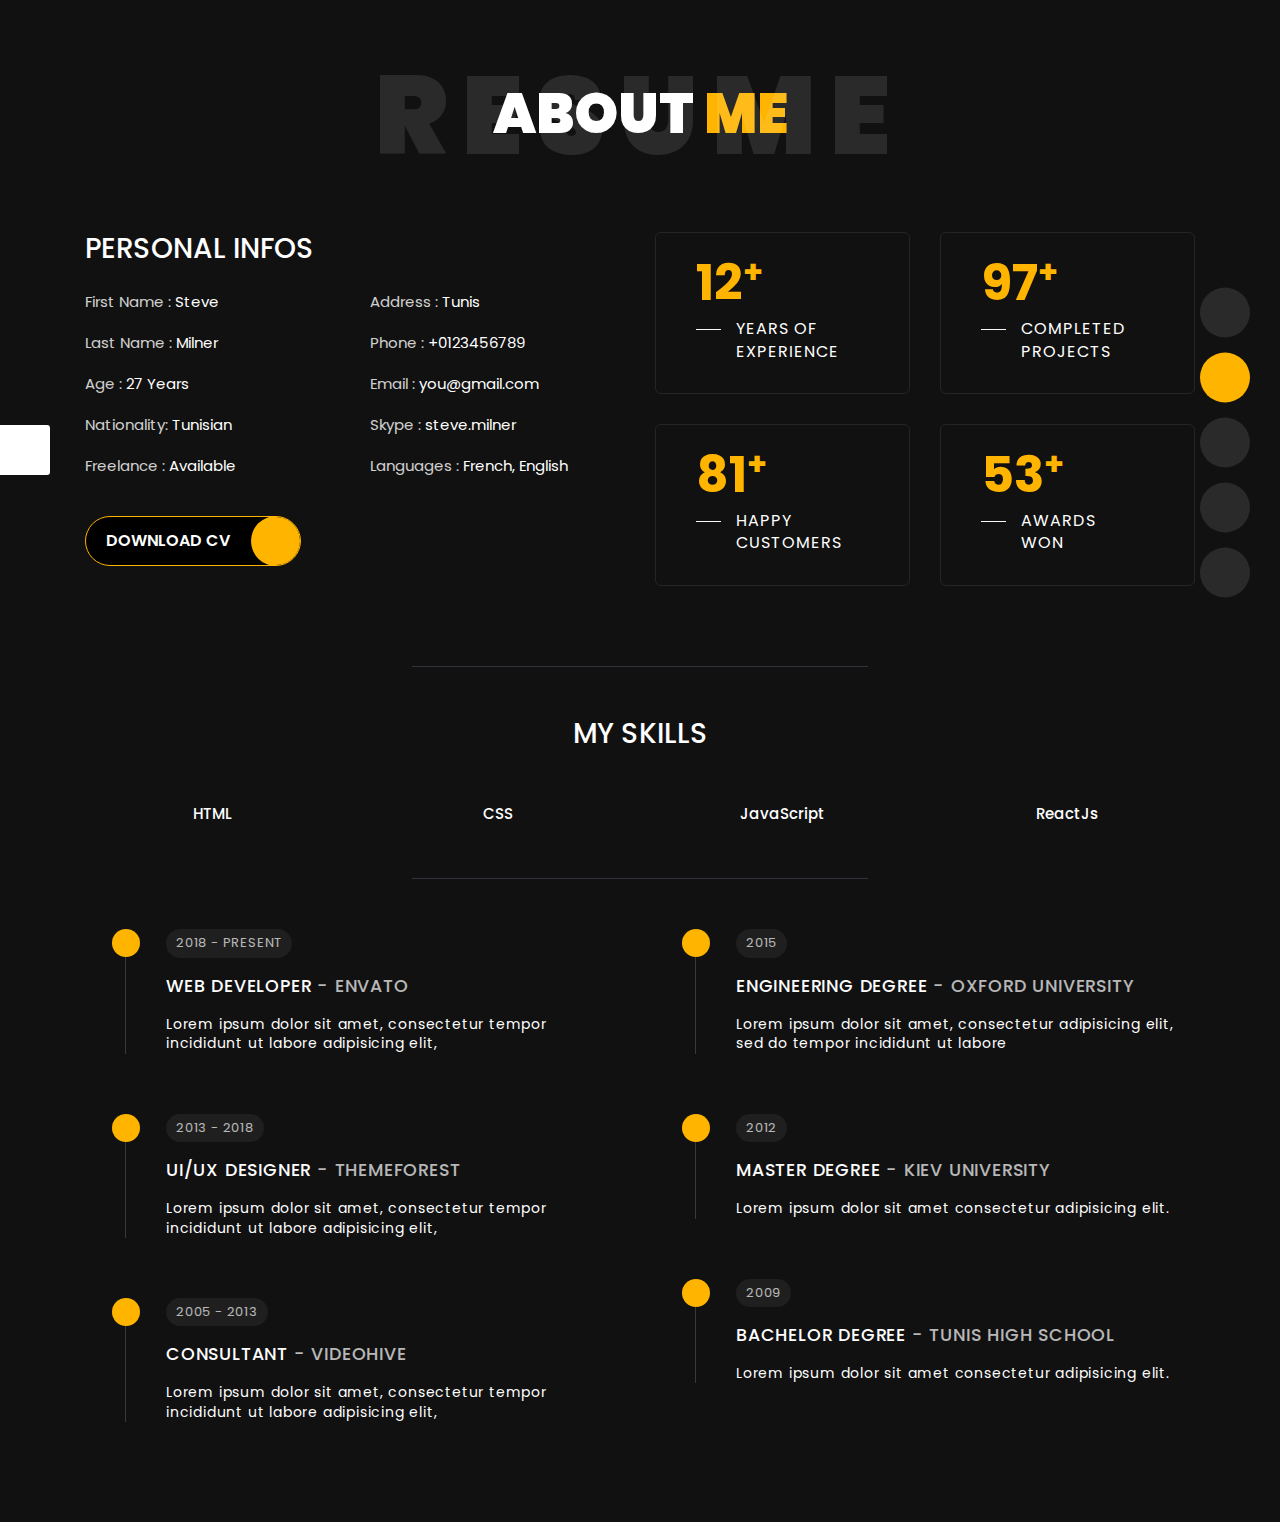
==== about.html @ 401a5b04 "ver1" ====
<!DOCTYPE html>
<html lang="en">

<head>
    <meta charset="UTF-8">
    <meta http-equiv="X-UA-Compatible" content="IE=edge">
    <meta name="viewport" content="width=device-width, initial-scale=1.0">
    <link href="https://fonts.googleapis.com/css2?family=Great+Vibes&display=swap" rel="stylesheet">
    <link href="https://fonts.googleapis.com/css2?family=Poppins:wght@200;300;400;500;600;700;800;900&display=swap"
        rel="stylesheet">
    <link href="https://fonts.googleapis.com/css2?family=Josefin+Slab:wght@400;500;600;700&display=swap"
        rel="stylesheet">
    <link rel="stylesheet" href="https://stackpath.bootstrapcdn.com/bootstrap/4.3.1/css/bootstrap.min.css"
        integrity="sha384-ggOyR0iXCbMQv3Xipma34MD+dH/1fQ784/j6cY/iJTQUOhcWr7x9JvoRxT2MZw1T" crossorigin="anonymous">
    <link rel="stylesheet" href="https://cdnjs.cloudflare.com/ajax/libs/font-awesome/5.15.3/css/all.min.css"
        integrity="sha512-iBBXm8fW90+nuLcSKlbmrPcLa0OT92xO1BIsZ+ywDWZCvqsWgccV3gFoRBv0z+8dLJgyAHIhR35VZc2oM/gI1w=="
        crossorigin="anonymous" />
    <title>About</title>
    <link rel="stylesheet" href="style.css">

</head>

<body>
    <header class="header position-fixed ">
        <nav class="navbar navbar-expand-lg navbar-light ">
            <button class="navbar-toggler  " type="button" data-toggle="collapse" data-target="#navbarNav"
                aria-controls="navbarNav" aria-expanded="false" aria-label="Toggle navigation">
                <span class="navbar-toggler-icon"></span>
            </button>
            <div class="collapse navbar-collapse" id="navbarNav">
                <ul class="navbar-nav flex-column navbar__list">
                    <li
                        class="nav__item active d-flex align-items-lg-center justify-content-lg-center  position-relative  rounded-circle mb-4">
                        <i class="fas fa-home"></i>
                        <a class="nav__link  position-relative " href="index.html">
                            <h2>HOME</h2> </span>
                        </a>
                    </li>
                    <li
                        class="nav__item nav__item-active d-flex align-items-lg-center justify-content-lg-center  position-relative  rounded-circle mb-4">
                        <i class="fas fa-user "></i>
                        <a class="nav__link position-relative" href="about.html">
                            <h2>ABOUT</h2>
                        </a>
                    </li>
                    <li
                        class="nav__item d-flex align-items-lg-center justify-content-lg-center  position-relative  rounded-circle mb-4">
                        <i class="fas fa-briefcase"></i>
                        <a class="nav__link position-relative" href="fortfolio.html">
                            <h2>FORTFOLIO</h2>
                        </a>
                    </li>
                    <li
                        class="nav__item d-flex align-items-lg-center justify-content-lg-center   position-relative  rounded-circle mb-4">
                        <i class="fas fa-envelope-open"></i>
                        <a class="nav__link  position-relative" href="contact.html">
                            <h2>CONTACT</h2>
                        </a>
                    </li>

                    <li
                        class="nav__item d-flex align-items-lg-center justify-content-lg-center position-relative  rounded-circle mb-4">
                        <i class="fas fa-comments"></i>
                        <a class="nav__link  position-relative " href="blog.html">
                            <h2>BLOG</h2>
                        </a>
                    </li>
                </ul>
            </div>
        </nav>
    </header>
    <main class="main">
        <div class="about">
            <section class="about__title">
                <div class="title position-relative text-center h-25">
                    <h1 class="text-uppercase ">
                        About <span>me</span>
                    </h1>
                    <span class="position-absolute  text-uppercase text-center display-1 title-bg">
                        resume
                    </span>
                </div>
            </section>
            <section class="about__personal-info">
                <div class="container">
                    <div class="row about__info">
                        <div class="col-xl-6 col-lg-5 col-md-12 col-12 mb-5">
                            <div class="row">
                                <div class="col-12 ">
                                    <h3 class=" sub-title text-uppercase ">PERSONAL INFOS </h3>
                                </div>
                                <div class="col-6">
                                    <ul class="info__list">
                                        <li><span>First Name :</span><span> Steve</span></li>
                                        <li><span>Last Name :</span><span> Milner</span></li>
                                        <li><span>Age :</span><span> 27 Years</span></li>

                                        <li><span>Nationality: </span><span> Tunisian</span></li>
                                        <li><span>Freelance :</span><span> Available</span></li>
                                    </ul>
                                </div>
                                <div class="col-6">
                                    <ul class="info__list">
                                        <li><span>Address :</span><span> Tunis</span></li>
                                        <li><span>Phone : </span><span> +0123456789</span></li>
                                        <li><span>Email :</span><span> you@gmail.com</span></li>
                                        <li><span>Skype :</span><span> steve.milner</span></li>
                                        <li><span>Languages :</span><span> French, English</span></li>
                                    </ul>
                                </div>
                                <div class="col-12 mt-5">
                                    <a href="#" class="button "><span class="button__content text-uppercase">Download
                                            cv</span>
                                        <i class="fas fa-download button__icon"></i></a>
                                </div>
                            </div>
                        </div>
                        <div class="col-xl-6 col-lg-6 col-md-12">
                            <div class="row">
                                <div class="col-6">
                                    <div class="about__experience">
                                        <h3>12</h3>
                                        <p class="text-uppercase">years of <br>experience</p>
                                    </div>
                                </div>
                                <div class="col-6">
                                    <div class="about__experience">
                                        <h3>97</h3>
                                        <p class="text-uppercase">COMPLETED
                                            <br>PROJECTS
                                        </p>
                                    </div>
                                </div>
                                <div class="col-6">
                                    <div class="about__experience">
                                        <h3>81</h3>
                                        <p class="text-uppercase">happy <br>customers</p>
                                    </div>
                                </div>
                                <div class="col-6">
                                    <div class="about__experience">
                                        <h3>53</h3>
                                        <p class="text-uppercase">awards<br>won</p>
                                    </div>
                                </div>
                            </div>
                        </div>
                    </div>
                </div>
            </section>
            <hr class="col-4 ">
            <section class="about__skill">
                <div class="container">
                    <div class="text-center">
                        <h3 class="text-uppercase sub-title text-center">
                            my skills
                        </h3>
                    </div>
                    <div class="skill__list">
                        <div class="row">
                            <div class="col-lg-3 col-6">
                                <div class="skill__item text-center mx-auto ">
                                    <i class="fab fa-html5"></i>
                                    <h4>HTML</h4>
                                </div>
                            </div>
                            <div class="col-lg-3 col-6">
                                <div class="skill__item text-center mx-auto">
                                    <i class="fab fa-css3-alt"></i>
                                    <h4>CSS</h4>
                                </div>

                            </div>
                            <div class="col-lg-3 col-6">
                                <div class="skill__item text-center mx-auto">
                                    <i class="fab fa-js"></i>
                                    <h4>JavaScript</h4>
                                </div>

                            </div>
                            <div class="col-lg-3 col-6">
                                <div class="skill__item text-center mx-auto">
                                    <i class="fab fa-react"></i>
                                    <h4>ReactJs</h4>
                                </div>

                            </div>

                        </div>
                    </div>
                </div>

            </section>
            <hr class="col-4 ">
            <section class="about__education">
                <div class="container">
                    <div class="row">
                        <div class="col-lg-6 col-md-12">
                            <ul class="education__list">
                                <li class="position-relative text-to">
                                    <i class="fas fa-briefcase education__icon position-absolute  po"></i>
                                    <div class="education__content h-100">
                                        <span class="education__timeline">2018 - PRESENT</span>
                                        <h3 class="education__title">WEB DEVELOPER <span>- ENVATO</span></h3>
                                        <p class="education__desc">Lorem ipsum dolor sit amet, consectetur tempor
                                            incididunt ut labore adipisicing elit,
                                        </p>
                                    </div>
                                </li>
                                <li class="position-relative">
                                    <i class="fas fa-briefcase education__icon position-absolute "></i>
                                    <div class="education__content">
                                        <span class="education__timeline">2013 - 2018</span>
                                        <h3 class="education__title">UI/UX DESIGNER <span>- THEMEFOREST</span></h3>
                                        <p class="education__desc">Lorem ipsum dolor sit amet, consectetur tempor
                                            incididunt ut labore adipisicing elit,
                                        </p>
                                    </div>
                                </li>
                                <li class="position-relative">
                                    <i class="fas fa-briefcase education__icon position-absolute "></i>
                                    <div class="education__content">
                                        <span class="education__timeline">2005 - 2013</span>
                                        <h3 class="education__title">CONSULTANT <span>- VIDEOHIVE</span></h3>
                                        <p class="education__desc">Lorem ipsum dolor sit amet, consectetur tempor
                                            incididunt ut labore adipisicing elit,
                                        </p>
                                    </div>
                                </li>

                            </ul>
                        </div>
                        <div class="col-lg-6 col-md-12">
                            <ul class="education__list">
                                <li class="position-relative">
                                    <i class="fas fa-briefcase education__icon position-absolute "></i>
                                    <div class="education__content">
                                        <span class="education__timeline">2015</span>
                                        <h3 class="education__title">ENGINEERING DEGREE <span>- OXFORD UNIVERSITY</span>
                                        </h3>
                                        <p class="education__desc">Lorem ipsum dolor sit amet, consectetur adipisicing
                                            elit, sed do tempor incididunt ut labore
                                        </p>
                                    </div>
                                </li>
                                <li class="position-relative">
                                    <i class="fas fa-briefcase education__icon position-absolute "></i>
                                    <div class="education__content">
                                        <span class="education__timeline">2012</span>
                                        <h3 class="education__title">MASTER DEGREE <span>- KIEV UNIVERSITY</span></h3>
                                        <p class="education__desc">Lorem ipsum dolor sit amet consectetur adipisicing
                                            elit.
                                        </p>
                                    </div>
                                </li>
                                <li class="position-relative">
                                    <i class="fas fa-briefcase education__icon position-absolute "></i>
                                    <div class="education__content">
                                        <span class="education__timeline">2009</span>
                                        <h3 class="education__title">BACHELOR DEGREE <span>- TUNIS HIGH SCHOOL</span>
                                        </h3>
                                        <p class="education__desc">Lorem ipsum dolor sit amet consectetur adipisicing
                                            elit.
                                        </p>
                                    </div>
                                </li>

                            </ul>
                        </div>
                    </div>
                </div>
            </section>
        </div>
        <div class="setting">
            <i class="fas fa-cog"></i>
        </div>
    </main>

    <script src="https://code.jquery.com/jquery-3.3.1.slim.min.js"
        integrity="sha384-q8i/X+965DzO0rT7abK41JStQIAqVgRVzpbzo5smXKp4YfRvH+8abtTE1Pi6jizo"
        crossorigin="anonymous"></script>
    <script src="https://cdnjs.cloudflare.com/ajax/libs/popper.js/1.14.7/umd/popper.min.js"
        integrity="sha384-UO2eT0CpHqdSJQ6hJty5KVphtPhzWj9WO1clHTMGa3JDZwrnQq4sF86dIHNDz0W1"
        crossorigin="anonymous"></script>
    <script src="https://stackpath.bootstrapcdn.com/bootstrap/4.3.1/js/bootstrap.min.js"
        integrity="sha384-JjSmVgyd0p3pXB1rRibZUAYoIIy6OrQ6VrjIEaFf/nJGzIxFDsf4x0xIM+B07jRM"
        crossorigin="anonymous"></script>
    <script>
        //
    </script>
</body>

</html>
---- style.css ----
html {
    font-size: 62.5%;
}

:root {
    --blue: #007bff;
    --indigo: #6610f2;
    --purple: #6f42c1;
    --pink: #e83e8c;
    --red: #dc3545;
    --orange: #fd7e14;
    --yellow: #ffb400;
    --green: #28a745;
    --teal: #20c997;
    --cyan: #17a2b8;
    --white: #fff;
    --gray: #6c757d;
    --gray-dark: #343a40;
    --primary: #007bff;
    --secondary: #6c757d;
    --success: #28a745;
    --info: #17a2b8;
    --warning: #ffc107;
    --danger: #dc3545;
    --light: #f8f9fa;
    --dark: #343a40;
    --black: #000;
    --bgc-color: #111111;
    --bgc-header: #2b2a2a;
    --border-blurred: #252525;

    --breakpoint-xs: 0;
    --breakpoint-sm: 576px;
    --breakpoint-md: 768px;
    --breakpoint-lg: 992px;
    --breakpoint-xl: 1200px;
}

*,
*:after,
*::before {
    box-sizing: border-box;
    -webkit-box-sizing: border-box;
}

a {
    text-decoration: none !important;
    color: var(--white);
}
a:hover {
    text-decoration: none !important;
    color: var(--white);
}
ol,
ul {
    list-style: none;
}
img {
    max-width: 100%;
    object-fit: cover;
    vertical-align: middle;
}

body {
    line-height: 1.4;
    font-weight: 400;
    font-size: 1.4rem;
    color: var(--white) !important;
    font-family: "Poppins", sans-serif;
    scroll-behavior: smooth;
}

.button {
    position: relative;
    display: inline-block;
    font-size: 1.6rem;
    padding: 1.3rem 7rem 1.3rem 2rem;
    font-weight: 600;
    color: var(--white) !important;
    background-color: var(--black);
    cursor: pointer;
    border-radius: 10rem;
    border: 1px var(--yellow) solid;
    -webkit-border-radius: 10rem;
    -moz-border-radius: 10rem;
    -ms-border-radius: 10rem;
    -o-border-radius: 10rem;
    transition: all 0.4s ease-in-out;
    -webkit-transition: all 0.4s ease-in-out;
    -moz-transition: all 0.4s ease-in-out;
    -ms-transition: all 0.4s ease-in-out;
    -o-transition: all 0.4s ease-in-out;
    overflow: hidden;
}
.button::before {
    content: "";
    position: absolute;
    top: 0;
    right: -100%;
    z-index: 2;
    width: 100%;
    height: 100%;
    line-height: 5rem;

    transition: all 0.5s ease-in-out;
    -webkit-transition: all 0.5s ease-in-out;
    -moz-transition: all 0.5s ease-in-out;
    -ms-transition: all 0.5s ease-in-out;
    -o-transition: all 0.5s ease-in-out;
    background-color: var(--yellow);
}
.button__content {
    color: var(--white);
    position: relative;
    z-index: 5;
}
.button:hover::before {
    right: 0;
}
.button__icon {
    position: absolute;
    top: 0;
    right: 0;
    z-index: 5;
    display: flex;
    justify-content: center;
    align-items: center;
    width: 5rem;
    height: 5rem;
    color: var(--white);
    margin: -1px;
    background-color: var(--yellow);
    border-radius: 50%;
    -webkit-border-radius: 50%;
    -moz-border-radius: 50%;
    -ms-border-radius: 50%;
    -o-border-radius: 50%;
}

.form__input {
    border: 0;
    outline: none;
    background-color: transparent;
    flex-grow: 1;
    font-size: 1.4rem;
    padding: 0 1.5rem 0 0;
    font-family: "Poppins";
}
.form__btn {
    background-color: transparent;
    border: 0;
    outline: none;
    cursor: pointer;
    padding: 0;
    font-size: 1.4rem;
    font-family: "Poppins";
}

.text-clamp {
    display: -webkit-box;
    -webkit-box-orient: vertical;
    overflow: hidden;
    text-overflow: ellipsis;
}
.text-clamp--1 {
    -webkit-line-clamp: 1;
}
.text-clamp--3 {
    -webkit-line-clamp: 3;
}
.text-clamp--5 {
    -webkit-line-clamp: 5;
}
.title {
    padding: 8rem 0;
}
.title h1 {
    font-size: 5.6rem;
    font-weight: 900;
}
.title h1 > span {
    color: var(--yellow);
}
.title-bg {
    top: 50%;
    left: 50%;
    font-weight: 900;
    font-size: 11rem;
    letter-spacing: 1.4rem;
    opacity: 0.1;
    transform: translate(-50%, -50%);
    -webkit-transform: translate(-50%, -50%);
    -moz-transform: translate(-50%, -50%);
    -ms-transform: translate(-50%, -50%);
    -o-transform: translate(-50%, -50%);
}
.sub-title {
    font-size: 2.8rem;
    font-weight: 500;
}

.text-clamp {
    display: -webkit-box;
    -webkit-box-orient: vertical;
    overflow: hidden;
    text-overflow: ellipsis;
}
.text-clamp--1 {
    -webkit-line-clamp: 1;
}
.text-clamp--2 {
    -webkit-line-clamp: 2;
}
.text-clamp--5 {
    -webkit-line-clamp: 5;
}
/* ---------------------------------------------- setting --------------------------------------- */
.setting {
    display: flex;
    align-items: center;
    justify-content: center;
    position: fixed;
    top: 50%;
    left: 0;
    transform: translateY(-50%);
    height: 5rem;
    width: 5rem;
    border-radius: 0 3px 3px 0;
    background-color: var(--white);
    text-align: center;
    -webkit-transform: translateY(-50%);
    -moz-transform: translateY(-50%);
    -ms-transform: translateY(-50%);
    -o-transform: translateY(-50%);
    -webkit-border-radius: 0 3px 3px 0;
    -moz-border-radius: 0 3px 3px 0;
    -ms-border-radius: 0 3px 3px 0;
    -o-border-radius: 0 3px 3px 0;
}
.setting i {
    color: var(--black);
    font-size: 2.2rem;
    animation: spin360 2s infinite;
    -webkit-animation: spin360 2s infinite linear;
}

/* ---------------------------------------------- header --------------------------------------- */

.header {
    right: 2rem;
    top: 50%;
    transform: translateY(-50%);
    -webkit-transform: translateY(-50%);
    -moz-transform: translateY(-50%);
    -ms-transform: translateY(-50%);
    -o-transform: translateY(-50%);
    z-index: 999;
}

.nav__item {
    background-color: var(--bgc-header);
    width: 5rem;
    height: 5rem;
    transition: all 0.4s ease;
    border-radius: 50%;
    -webkit-border-radius: 50%;
    -moz-border-radius: 50%;
    -ms-border-radius: 50%;
    -o-border-radius: 50%;
}
.nav__item-active {
    background-color: var(--yellow);
}
.nav__item i {
    position: absolute;
    top: 50%;
    left: 50%;
    transform: translate(-50%, -50%);
    -webkit-transform: translate(-50%, -50%);
    -moz-transform: translate(-50%, -50%);
    -ms-transform: translate(-50%, -50%);
    -o-transform: translate(-50%, -50%);
}
.nav__link {
    height: 100%;
    width: 100%;
    top: 0;
    right: 0;
    display: flex;
    align-items: center;
    transition: all 0.4s ease;
    -webkit-transition: all 0.4s ease;
    -moz-transition: all 0.4s ease;
    -ms-transition: all 0.4s ease;
    -o-transition: all 0.4s ease;
    border-radius: 5rem;
    -webkit-border-radius: 5rem;
    -moz-border-radius: 5rem;
    -ms-border-radius: 5rem;
    -o-border-radius: 5rem;
}
.nav__link > h2 {
    position: absolute;
    z-index: -1;
    top: 0;
    right: 0;
    opacity: 0;
    visibility: hidden;
    padding: 0 4rem 0 2rem;
    color: var(--white);
    transition: all 0.4s linear;
    background-color: var(--yellow);
    overflow: hidden;
    transition: all 0.4s ease;
    -webkit-transition: all 0.4s ease;
    -moz-transition: all 0.4s ease;
    -ms-transition: all 0.4s ease;
    -o-transition: all 0.4s ease;
    border-radius: 2.5rem;
    -webkit-border-radius: 2.5rem;
    -moz-border-radius: 2.5rem;
    -ms-border-radius: 2.5rem;
    -o-border-radius: 2.5rem;
    line-height: 5rem;
}

.nav__link:hover h2,
.nav__item:hover h2 {
    background-color: var(--yellow);
    right: 2.5rem;
    opacity: 1;
    visibility: visible;
    border-radius: 2.5rem 0 0 2.5rem;
    -webkit-border-radius: 2.5rem 0 0 2.5rem;
    -moz-border-radius: 2.5rem 0 0 2.5rem;
    -ms-border-radius: 2.5rem 0 0 2.5rem;
    -o-border-radius: 2.5rem 0 0 2.5rem;
}
.nav__item:hover {
    background-color: var(--yellow);
}
/* ----------------------------------------------------------- home -------------------------------------------------- */

.home__container {
    background-color: var(--bgc-color);
    width: 100vw;
    min-height: 100vh;
}
.home__img {
    width: 100%;
    min-height: 60rem;
    padding-top: 100%;
    background-image: url("http://slimhamdi.net/tunis/dark/img/2.jpg");
    border-radius: 3rem;
    -webkit-border-radius: 3rem;
    -moz-border-radius: 3rem;
    -ms-border-radius: 3rem;
    -o-border-radius: 3rem;
    background-size: cover;
    background-position: center;
    background-repeat: no-repeat;
    box-shadow: 0px 0px 9px rgba(0, 0, 0, 1);
}
.home__color {
    width: 100%;
    height: 200%;
    background-color: var(--yellow);
    transform: rotate(-15deg);
    left: -80%;
    top: -34%;
    -webkit-transform: rotate(-15deg);
    -moz-transform: rotate(-15deg);
    -ms-transform: rotate(-15deg);
    -o-transform: rotate(-15deg);
}
.home__title {
    color: var(--yellow);
    position: relative;
    padding-left: 6rem;
}
.home__title span {
    color: var(--white);
}

.home__title::before {
    content: "";
    position: absolute;
    top: 25%;
    left: 0;
    background-color: var(--yellow);
    height: 4px;
    width: 3rem;
    border-radius: 2px;
    transform: translateY(-50%);
    font-size: 2rem;
    font-weight: 600;
    -webkit-transform: translateY(-50%);
    -moz-transform: translateY(-50%);
    -ms-transform: translateY(-50%);
    -o-transform: translateY(-50%);
    -webkit-border-radius: 2px;
    -moz-border-radius: 2px;
    -ms-border-radius: 2px;
    -o-border-radius: 2px;
}
.home__desc {
    letter-spacing: 1.5px;
    line-height: 2.5;
    margin-bottom: 3rem;
}
.button__toggle {
    outline: none !important;
}
.button__toggle i {
    color: var(--secondary);
    font-size: 2rem;
}
/* ----------------------------------------------------------- about -------------------------------------------------- */
.about {
    background-color: var(--bgc-color);
    min-height: 100vh;
}
.title {
    padding: 8rem 0;
}
.title h1 {
    font-size: 5.6rem;
    font-weight: 900;
}
.title h1 > span {
    color: var(--yellow);
}
.title-bg {
    top: 50%;
    left: 50%;
    font-weight: 900;
    font-size: 11rem;
    letter-spacing: 1.4rem;
    opacity: 0.1;
    transform: translate(-50%, -50%);
    -webkit-transform: translate(-50%, -50%);
    -moz-transform: translate(-50%, -50%);
    -ms-transform: translate(-50%, -50%);
    -o-transform: translate(-50%, -50%);
}

.info__list {
    padding-left: 0;
}
.info__list li {
    padding-top: 2rem;
    font-size: 1.5rem;
    font-weight: 400;
}
.info__list li > span:first-child {
    opacity: 0.8;
}
.about__experience {
    border: 1px var(--border-blurred) solid;
    padding: 2rem 2rem 2rem 4rem;
    border-radius: 6px;
    -webkit-border-radius: 6px;
    -moz-border-radius: 6px;
    -ms-border-radius: 6px;
    -o-border-radius: 6px;
    margin-bottom: 3rem;
}
.about__experience h3 {
    font-size: 5rem;
    font-weight: 700;
    color: var(--yellow);
    position: relative;
    width: fit-content;
}
.about__experience h3::before {
    content: "+";
    position: absolute;
    right: 0;
    top: 0;
    transform: translateX(100%);
    font-size: 3.2rem;
    color: var(--yellow);
    -webkit-transform: translateX(100%);
    -moz-transform: translateX(100%);
    -ms-transform: translateX(100%);
    -o-transform: translateX(100%);
}
.about__experience p {
    position: relative;
    padding-left: 4rem;
    font-size: 1.6rem;
    letter-spacing: 1px;
}
.about__experience p::before {
    content: "";
    position: absolute;
    top: 25%;
    left: 0;
    height: 1px;
    width: 2.5rem;
    background-color: var(--light);
}
hr {
    background-color: var(--gray-dark);
    margin: 5rem auto;
}
.skill__item {
    font-size: 8rem;
    padding-top: 5rem;
    width: fit-content;
}
.skill__item i {
    color: var(--yellow);
    transform-style: preserve-3d;
}
.skill__item h4 {
    transition: all 0.4s ease-in-out;
    -webkit-transition: all 0.4s ease-in-out;
    -moz-transition: all 0.4s ease-in-out;
    -ms-transition: all 0.4s ease-in-out;
    -o-transition: all 0.4s ease-in-out;
}
.skill__item:hover > i {
    animation: to-top ease-in-out 0.4s forwards,
        rotate-evenly ease-in-out 0.4s forwards 0.4s,
        to-bottom ease-in-out 0.4s forwards 1.2s;
}
.skill__item:hover > h4 {
    color: var(--yellow);
}

/* ----------------------------------------------------- */
.about__education {
    padding-bottom: 4rem;
}
.education__list li {
    padding-left: 4rem;
    margin-bottom: 6rem;
    border-left: 1px var(--dark) solid;
}
.education__icon {
    padding: 1.4rem;
    border-radius: 50%;
    background-color: var(--yellow);
    top: 0;
    left: 0;
    transform: translateX(-50%);
    -webkit-transform: translateX(-50%);
    -moz-transform: translateX(-50%);
    -ms-transform: translateX(-50%);
    -o-transform: translateX(-50%);
    -webkit-border-radius: 50%;
    -moz-border-radius: 50%;
    -ms-border-radius: 50%;
    -o-border-radius: 50%;
}
.education__content > span {
    display: inline-block;
    padding: 0.5rem 1rem;
    border-radius: 2rem;
    background-color: var(--border-blurred);
    opacity: 0.7;
    font-size: 1.3rem;
    -webkit-border-radius: 2rem;
    -moz-border-radius: 2rem;
    -ms-border-radius: 2rem;
    -o-border-radius: 2rem;
}
.education__content > span,
.education__content h3,
.education__content p {
    margin-bottom: 1.8rem;
    letter-spacing: 0.8px;
}
.education__title > span {
    opacity: 0.7;
}
/* ----------------------------------------------------------- fortfolio -------------------------------------------------- */
.fortfolio {
    background-color: var(--bgc-color);
    margin-bottom: 3rem;
}
.fortfolio img {
    border-radius: 6px;
    -webkit-border-radius: 6px;
    -moz-border-radius: 6px;
    -ms-border-radius: 6px;
    -o-border-radius: 6px;
    cursor: pointer;
}

.fortfolio__item {
    overflow: hidden;
    text-align: center;
    background: -webkit-linear-gradient(45deg, #ff89e9 0%, #05abe0 100);
    background: linear-gradient(45deg, #ff89e9 0%, #05abe0 100%);
    margin-bottom: 3rem;
}

.fortfolio__item .fortfolio__overlay {
    width: 100%;
    height: 100%;
    overflow: hidden;
    top: 0;
    left: 0;
    padding: 3em;
}

.fortfolio__item img {
    display: block;
    position: relative;
    max-width: none;
    width: calc(100% + 60px);
    -webkit-transition: opacity 0.35s, -webkit-transform 0.45s;
    transition: opacity 0.35s, transform 0.45s;
    -webkit-transform: translate3d(-40px, 0, 0);
    transform: translate3d(-40px, 0, 0);
}

.fortfolio__item .fortfolio__overlay:before {
    position: absolute;
    top: 20px;
    right: 20px;
    bottom: 20px;
    left: 20px;
    border: 1px solid #fff;
    content: "";
    opacity: 0;
    -webkit-filter: alpha(opacity=0);
    filter: alpha(opacity=0);
    -webkit-transition: opacity 0.35s, transform 0.45s;
    -moz-transition: opacity 0.35s, transform 0.45s;
    -ms-transition: opacity 0.35s, transform 0.45s;
    -o-transition: opacity 0.35s, transform 0.45s;
    transition: opacity 0.35s, transform 0.45s;
    -webkit-transform: translate3d(-20px, 0, 0);
    -moz-transform: translate3d(-20px, 0, 0);
    -ms-transform: translate3d(-20px, 0, 0);
    -o-transform: translate3d(-20px, 0, 0);
    transform: translate3d(-20px, 0, 0);
}

.fortfolio__item a {
    color: #fff;
    opacity: 0;
    -webkit-filter: alpha(opacity=0);
    filter: alpha(opacity=0);
    -webkit-transition: opacity 0.35s, transform 0.45s;
    -moz-transition: opacity 0.35s, transform 0.45s;
    -ms-transition: opacity 0.35s, transform 0.45s;
    -o-transition: opacity 0.35s, transform 0.45s;
    transition: opacity 0.35s, transform 0.45s;
    -webkit-transform: translate3d(-10px, 0, 0);
    -moz-transform: translate3d(-10px, 0, 0);
    -ms-transform: translate3d(-10px, 0, 0);
    -o-transform: translate3d(-10px, 0, 0);
    transform: translate3d(-10px, 0, 0);
}

.fortfolio__item:hover img {
    opacity: 0.6;
    filter: alpha(opacity=60);
    -webkit-transform: translate3d(0, 0, 0);
    -moz-transform: translate3d(0, 0, 0);
    -ms-transform: translate3d(0, 0, 0);
    -o-transform: translate3d(0, 0, 0);
    transform: translate3d(0, 0, 0);
}

.fortfolio__item:hover .fortfolio__overlay:before,
.fortfolio__item:hover a {
    opacity: 1;
    -webkit-filter: alpha(opacity=100);
    filter: alpha(opacity=100);
    -webkit-transform: translate3d(0, 0, 0);
    -moz-transform: translate3d(0, 0, 0);
    -ms-transform: translate3d(0, 0, 0);
    -o-transform: translate3d(0, 0, 0);
    transform: translate3d(0, 0, 0);
}

.fortfolio-model__item {
    padding: 4rem;
    background-color: var(--border-blurred);
    border-radius: 12px;
    -webkit-border-radius: 12px;
    -moz-border-radius: 12px;
    -ms-border-radius: 12px;
    -o-border-radius: 12px;
}
.fortfolio-model__title h3 {
    color: var(--yellow);
    margin-bottom: 1rem;
    font-size: 3rem;
    font-weight: 600;
}
.fortfolio-model__info {
    margin-bottom: 1rem;
}
.fortfolio-model__info i {
    padding-right: 1rem;
}
.fortfolio-model__link a {
    color: var(--yellow);
}
.modal-content {
    background-color: inherit;
    border: none;
}
.modal-body {
    transform: translateY(-4rem);
    -webkit-transform: translateY(-4rem);
    -moz-transform: translateY(-4rem);
    -ms-transform: translateY(-4rem);
    -o-transform: translateY(-4rem);
}
.modal-dialog {
    max-width: none;
}

.modal-header {
    border: none;
    padding: 0;
    justify-content: flex-end;
}
.button-model__close {
    font-size: 7rem;
    transform: translateX(-20%);
    color: var(--gray);
    background-color: inherit;
    border: none;
    outline: none !important;
    -webkit-transform: translateX(-20%);
    -moz-transform: translateX(-20%);
    -ms-transform: translateX(-20%);
    -o-transform: translateX(-20%);
}
.carousel-control-prev-icon,
.carousel-control-next-icon {
    width: 4rem;
    height: 4rem;
}
/* --------------------------------- contact -------------------------- */
.contact {
    background-color: var(--bgc-color);
    min-height: 100vh;
    padding-bottom: 5rem;
}
.info__title h3 {
    font-size: 2.6rem;
    font-weight: 600;
}
.info__desc {
    line-height: 1.5;
    letter-spacing: 0.7px;
}

.info__email i,
.info__phone i {
    font-size: 3.6rem;
    color: var(--yellow);
    transition: all 0.4s ease-in;
    -webkit-transition: all 0.4s ease-in;
    -moz-transition: all 0.4s ease-in;
    -ms-transition: all 0.4s ease-in;
    -o-transition: all 0.4s ease-in;
}
.info__email i:hover,
.info__phone i:hover {
    transform: translateY(-1rem);
    -webkit-transform: translateY(-1rem);
    -moz-transform: translateY(-1rem);
    -ms-transform: translateY(-1rem);
    -o-transform: translateY(-1rem);
}

.info__email span:nth-of-type(1),
.info__phone span:nth-of-type(1) {
    font-size: 1.7rem;
    font-weight: 400;
    opacity: 0.8;
}
.info__email span:nth-of-type(2),
.info__phone span:nth-of-type(2) {
    font-size: 1.6rem;
}

.contact__social {
    gap: 2rem;
    padding-bottom: 3rem;
}
.contact__social li {
    background-color: var(--border-blurred);
    border-radius: 50%;
    width: 4rem;
    height: 4rem;
    font-size: 1.6rem;
    line-height: 4rem;
    text-align: center;
    transition: all 0.4s ease-in;
    -webkit-transition: all 0.4s ease-in;
    -moz-transition: all 0.4s ease-in;
    -ms-transition: all 0.4s ease-in;
    -o-transition: all 0.4s ease-in;
}
.contact__social li:hover {
    background-color: var(--yellow);
}

.contact__form input,
.contact__form textarea {
    display: block;
    width: 100%;
    outline: none !important;
    border: 1px transparent solid;
    background-color: var(--border-blurred);
    padding: 1.4rem 3rem;
    border-radius: 10rem;
    -webkit-border-radius: 10rem;
    -moz-border-radius: 10rem;
    -ms-border-radius: 10rem;
    -o-border-radius: 10rem;
    color: var(--white);
}
.contact__form input:focus,
.contact__form textarea:focus {
    border: 1px var(--yellow) solid;
    transition: all 0.4s ease;
    -webkit-transition: all 0.4s ease;
    -moz-transition: all 0.4s ease;
    -ms-transition: all 0.4s ease;
    -o-transition: all 0.4s ease;
}
.contact__form textarea {
    overflow: hidden;
    min-height: 8rem;
}
/* --------------------------------------------------- blog ------------------------------------------------ */
.blog {
    min-height: 100vh;
    background-color: var(--bgc-color);
    padding-bottom: 10rem;
}
.blog__item {
    background-color: var(--border-blurred);
    margin-bottom: 3rem;
    border-radius: 8px;
    overflow: hidden;
}
.blog__content {
    padding: 3rem;
    border-top: 4px var(--yellow) solid;
}
.blog__title {
    font-size: 1.8rem;
    font-weight: 600;
    padding-bottom: 2rem;
}
.blog__desc {
    line-height: 1.6;
}
.blog__nav-link {
    font-size: 1.8rem;
}

/* .header__md {
    display: none;
} */
/* ---------------------------------- animation --------------------- */
@keyframes spin360 {
    from {
        transform: rotate(0);
        -webkit-transform: rotate(0);
        -moz-transform: rotate(0);
        -ms-transform: rotate(0);
        -o-transform: rotate(0);
    }
    to {
        transform: rotate(360deg);
        -webkit-transform: rotate(360deg);
        -moz-transform: rotate(360deg);
        -ms-transform: rotate(360deg);
        -o-transform: rotate(360deg);
    }
}
@keyframes rotate-evenly {
    from {
        transform: rotateY(0deg) translateY(-2rem);
        -webkit-transform: rotateY(0deg) translateY(-2rem);
        -moz-transform: rotateY(0deg) translateY(-2rem);
        -ms-transform: rotateY(0deg) translateY(-2rem);
        -o-transform: rotateY(0deg) translateY(-2rem);
    }
    to {
        transform: rotateY(360deg) translateY(-2rem);
        -webkit-transform: rotateY(360deg) translateY(-2rem);
        -moz-transform: rotateY(360deg) translateY(-2rem);
        -ms-transform: rotateY(360deg) translateY(-2rem);
        -o-transform: rotateY(360deg) translateY(-2rem);
    }
}
@keyframes to-top {
    from {
        transform: translateY(0rem);
        -webkit-transform: translateY(0rem);
        -moz-transform: translateY(0rem);
        -ms-transform: translateY(0rem);
        -o-transform: translateY(0rem);
    }
    to {
        transform: translateY(-2rem);
        -webkit-transform: translateY(-2rem);
        -moz-transform: translateY(-2rem);
        -ms-transform: translateY(-2rem);
        -o-transform: translateY(-2rem);
    }
}
@keyframes to-bottom {
    from {
        transform: translateY(-2rem);
        -webkit-transform: translateY(-2rem);
        -moz-transform: translateY(-2rem);
        -ms-transform: translateY(-2rem);
        -o-transform: translateY(-2rem);
    }
    to {
        transform: translateY(0rem);
        -webkit-transform: translateY(0rem);
        -moz-transform: translateY(0rem);
        -ms-transform: translateY(0rem);
        -o-transform: translateY(0rem);
    }
}

/* Large devices (desktops, less than 1200px) */
@media (max-width: 1199.98px) {
    .home__img {
        min-height: 60rem;
    }
}
/* Medium devices (tablets, less than 992px) */
@media (max-width: 991.98px) {
    .header {
        top: 10%;
    }
    .home__img {
        border-radius: 50%;
        display: inline-block;
        min-height: 0;
    }
    .header__lg {
        display: none;
    }
}
/* Small devices (landscape phones, less than 768px) */
@media (max-width: 767.98px) {
}

/* Extra small devices (portrait phones, less than 576px) */
@media (max-width: 575.98px) {
}
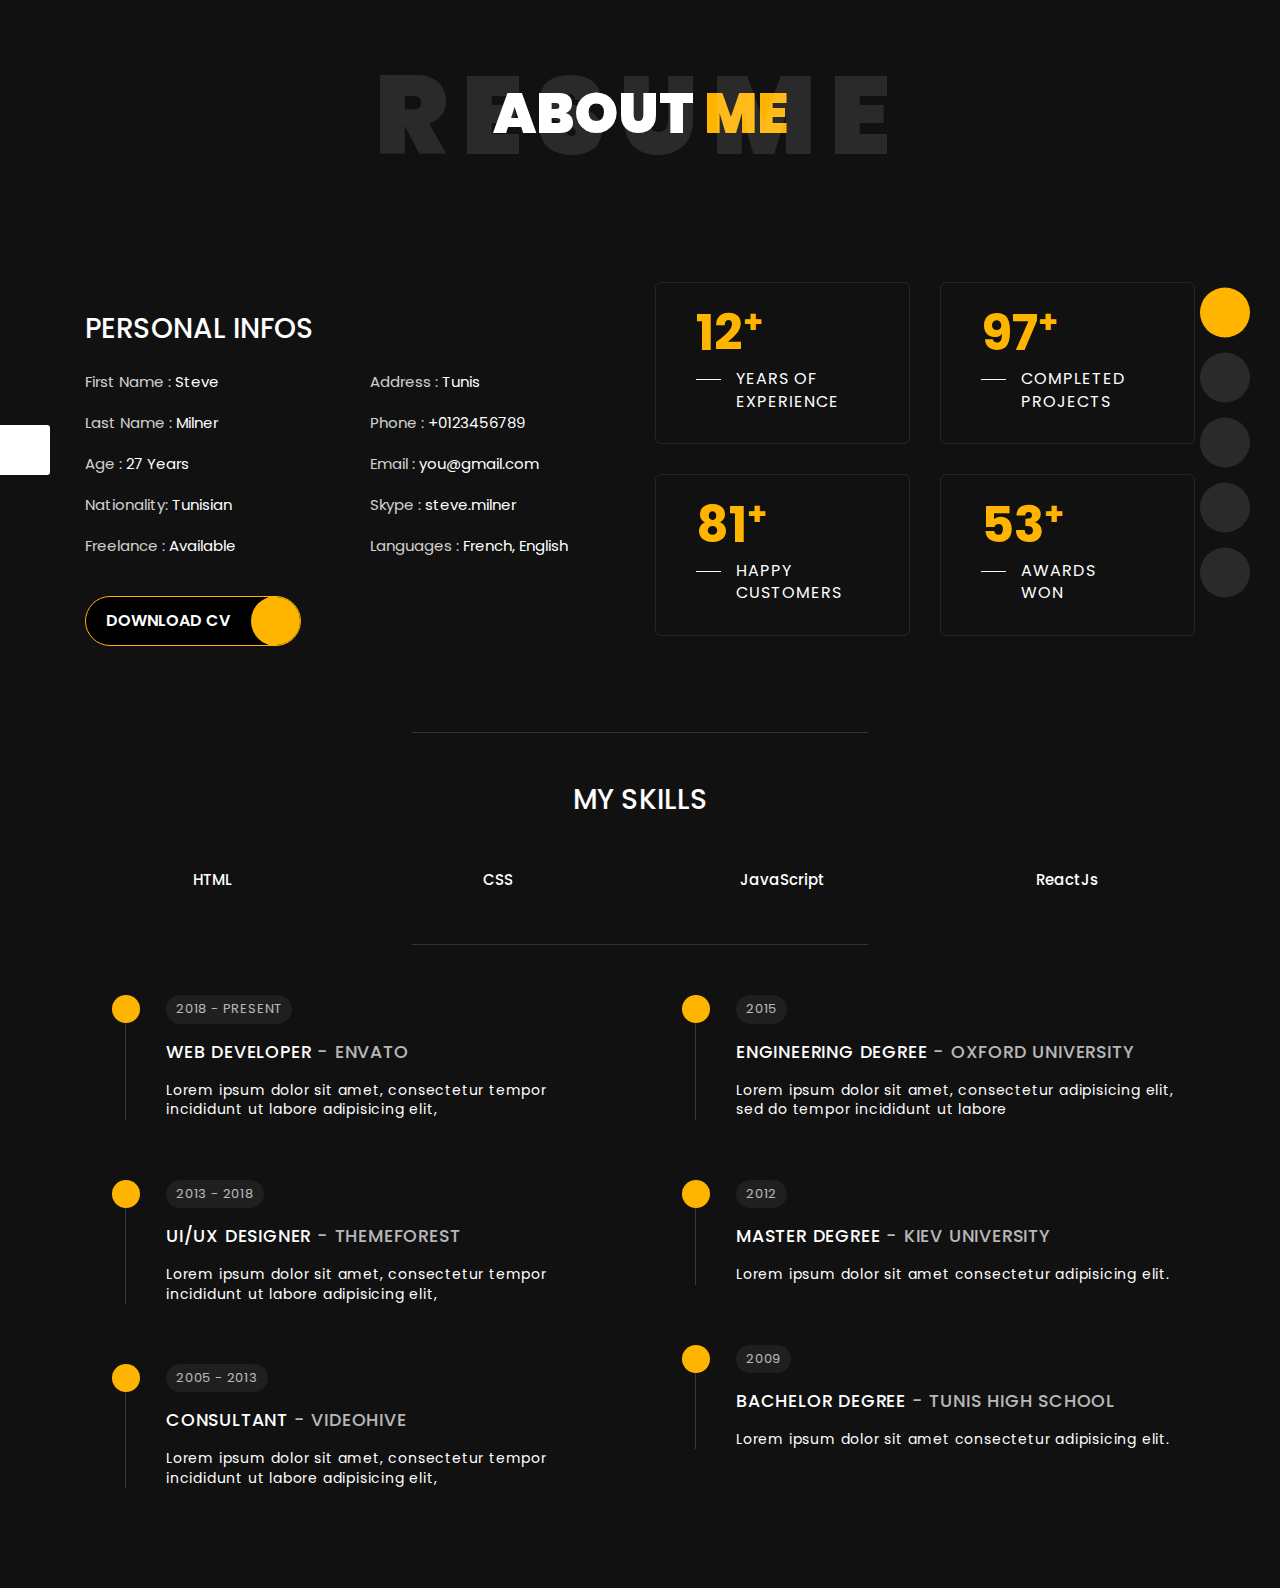
==== commit d127c690: "project2" ====
--- a/about.html
+++ b/about.html
@@ -21,23 +21,23 @@
 </head>
 
 <body>
-    <header class="header position-fixed ">
-        <nav class="navbar navbar-expand-lg navbar-light ">
+    <header class="header  ">
+        <nav class="navbar navbar-expand-lg navbar-light header__lg">
             <button class="navbar-toggler  " type="button" data-toggle="collapse" data-target="#navbarNav"
                 aria-controls="navbarNav" aria-expanded="false" aria-label="Toggle navigation">
-                <span class="navbar-toggler-icon"></span>
+                <i class="fas fa-bars"></i>
             </button>
             <div class="collapse navbar-collapse" id="navbarNav">
-                <ul class="navbar-nav flex-column navbar__list">
-                    <li
-                        class="nav__item active d-flex align-items-lg-center justify-content-lg-center  position-relative  rounded-circle mb-4">
+                <ul class="navbar-nav flex-column navbar__list ">
+                    <li
+                        class="nav__item nav__item-active active d-flex align-items-lg-center justify-content-lg-center  position-relative  rounded-circle mb-4">
                         <i class="fas fa-home"></i>
                         <a class="nav__link  position-relative " href="index.html">
                             <h2>HOME</h2> </span>
                         </a>
                     </li>
                     <li
-                        class="nav__item nav__item-active d-flex align-items-lg-center justify-content-lg-center  position-relative  rounded-circle mb-4">
+                        class="nav__item d-flex align-items-lg-center justify-content-lg-center  position-relative  rounded-circle mb-4">
                         <i class="fas fa-user "></i>
                         <a class="nav__link position-relative" href="about.html">
                             <h2>ABOUT</h2>
@@ -66,14 +66,64 @@
                         </a>
                     </li>
                 </ul>
+
             </div>
         </nav>
+        <nav class="navbar navbar-expand-lg  navbar-dark header__md header__navbar">
+            <div class="container ">
+                <h1 class="text-uppercase title__h1 ">
+                    About <span>me</span>
+                </h1>
+
+                <button class="navbar-toggler navbar__button " type="button" data-toggle="collapse"
+                    data-target="#collapsibleNavbar" aria-controls="collapsibleNavbar" aria-expanded="false"
+                    aria-label="Toggle navigation">
+                    <i class="fas fa-bars"></i>
+                </button>
+            </div>
+            <div class="collapse navbar-collapse  " id="collapsibleNavbar">
+                <ul class="navbar-nav  navbar__list-md">
+                    <li class=" ">
+                        <i class="fas fa-home"></i>
+                        <a class="  " href="index.html">
+                            <h2>HOME</h2> </span>
+                        </a>
+                    </li>
+                    <li class="">
+                        <i class="fas fa-user "></i>
+                        <a class="" href="about.html">
+                            <h2>ABOUT</h2>
+                        </a>
+                    </li>
+                    <li class="navbar__item-md--active ">
+                        <i class="fas fa-briefcase"></i>
+                        <a class="" href="fortfolio.html">
+                            <h2>FORTFOLIO</h2>
+                        </a>
+                    </li>
+                    <li class="">
+                        <i class="fas fa-envelope-open"></i>
+                        <a class=" " href="contact.html">
+                            <h2>CONTACT</h2>
+                        </a>
+                    </li>
+
+                    <li class="">
+                        <i class="fas fa-comments"></i>
+                        <a class="  " href="blog.html">
+                            <h2>BLOG</h2>
+                        </a>
+                    </li>
+                </ul>
+            </div>
+        </nav>
+
     </header>
     <main class="main">
         <div class="about">
             <section class="about__title">
                 <div class="title position-relative text-center h-25">
-                    <h1 class="text-uppercase ">
+                    <h1 class="text-uppercase title__h1">
                         About <span>me</span>
                     </h1>
                     <span class="position-absolute  text-uppercase text-center display-1 title-bg">
@@ -86,6 +136,10 @@
                     <div class="row about__info">
                         <div class="col-xl-6 col-lg-5 col-md-12 col-12 mb-5">
                             <div class="row">
+                                <div class="col-sm-6 col-8 mx-auto mb-5">
+                                    <div class="about__img mx-auto ">
+                                    </div>
+                                </div>
                                 <div class="col-12 ">
                                     <h3 class=" sub-title text-uppercase ">PERSONAL INFOS </h3>
                                 </div>
@@ -117,159 +171,159 @@
                         </div>
                         <div class="col-xl-6 col-lg-6 col-md-12">
                             <div class="row">
-                                <div class="col-6">
+                                <div class="col-md-6 col-9 mx-auto">
                                     <div class="about__experience">
                                         <h3>12</h3>
                                         <p class="text-uppercase">years of <br>experience</p>
                                     </div>
                                 </div>
-                                <div class="col-6">
-                                    <div class="about__experience">
-                                        <h3>97</h3>
-                                        <p class="text-uppercase">COMPLETED
-                                            <br>PROJECTS
-                                        </p>
-                                    </div>
-                                </div>
-                                <div class="col-6">
-                                    <div class="about__experience">
-                                        <h3>81</h3>
-                                        <p class="text-uppercase">happy <br>customers</p>
-                                    </div>
-                                </div>
-                                <div class="col-6">
-                                    <div class="about__experience">
-                                        <h3>53</h3>
-                                        <p class="text-uppercase">awards<br>won</p>
-                                    </div>
-                                </div>
-                            </div>
+                                <div class="col-md-6 col-9 mx-auto"">
+                                    <div class=" about__experience">
+                                    <h3>97</h3>
+                                    <p class="text-uppercase">COMPLETED
+                                        <br>PROJECTS
+                                    </p>
+                                </div>
+                            </div>
+                            <div class="col-md-6 col-9 mx-auto"">
+                                    <div class=" about__experience">
+                                <h3>81</h3>
+                                <p class="text-uppercase">happy <br>customers</p>
+                            </div>
+                        </div>
+                        <div class="col-md-6 col-9 mx-auto"">
+                                    <div class=" about__experience">
+                            <h3>53</h3>
+                            <p class="text-uppercase">awards<br>won</p>
                         </div>
                     </div>
                 </div>
-            </section>
-            <hr class="col-4 ">
-            <section class="about__skill">
-                <div class="container">
-                    <div class="text-center">
-                        <h3 class="text-uppercase sub-title text-center">
-                            my skills
-                        </h3>
+        </div>
+        </div>
+        </div>
+        </section>
+        <hr class="col-4 ">
+        <section class="about__skill">
+            <div class="container">
+                <div class="text-center">
+                    <h3 class="text-uppercase sub-title text-center">
+                        my skills
+                    </h3>
+                </div>
+                <div class="skill__list">
+                    <div class="row">
+                        <div class="col-lg-3 col-6">
+                            <div class="skill__item text-center mx-auto ">
+                                <i class="fab fa-html5"></i>
+                                <h4>HTML</h4>
+                            </div>
+                        </div>
+                        <div class="col-lg-3 col-6">
+                            <div class="skill__item text-center mx-auto">
+                                <i class="fab fa-css3-alt"></i>
+                                <h4>CSS</h4>
+                            </div>
+
+                        </div>
+                        <div class="col-lg-3 col-6">
+                            <div class="skill__item text-center mx-auto">
+                                <i class="fab fa-js"></i>
+                                <h4>JavaScript</h4>
+                            </div>
+
+                        </div>
+                        <div class="col-lg-3 col-6">
+                            <div class="skill__item text-center mx-auto">
+                                <i class="fab fa-react"></i>
+                                <h4>ReactJs</h4>
+                            </div>
+
+                        </div>
+
                     </div>
-                    <div class="skill__list">
-                        <div class="row">
-                            <div class="col-lg-3 col-6">
-                                <div class="skill__item text-center mx-auto ">
-                                    <i class="fab fa-html5"></i>
-                                    <h4>HTML</h4>
-                                </div>
-                            </div>
-                            <div class="col-lg-3 col-6">
-                                <div class="skill__item text-center mx-auto">
-                                    <i class="fab fa-css3-alt"></i>
-                                    <h4>CSS</h4>
-                                </div>
-
-                            </div>
-                            <div class="col-lg-3 col-6">
-                                <div class="skill__item text-center mx-auto">
-                                    <i class="fab fa-js"></i>
-                                    <h4>JavaScript</h4>
-                                </div>
-
-                            </div>
-                            <div class="col-lg-3 col-6">
-                                <div class="skill__item text-center mx-auto">
-                                    <i class="fab fa-react"></i>
-                                    <h4>ReactJs</h4>
-                                </div>
-
-                            </div>
-
-                        </div>
+                </div>
+            </div>
+
+        </section>
+        <hr class="col-4 ">
+        <section class="about__education">
+            <div class="container">
+                <div class="row">
+                    <div class="col-lg-6 col-md-12">
+                        <ul class="education__list">
+                            <li class="position-relative text-to">
+                                <i class="fas fa-briefcase education__icon position-absolute  po"></i>
+                                <div class="education__content h-100">
+                                    <span class="education__timeline">2018 - PRESENT</span>
+                                    <h3 class="education__title">WEB DEVELOPER <span>- ENVATO</span></h3>
+                                    <p class="education__desc">Lorem ipsum dolor sit amet, consectetur tempor
+                                        incididunt ut labore adipisicing elit,
+                                    </p>
+                                </div>
+                            </li>
+                            <li class="position-relative">
+                                <i class="fas fa-briefcase education__icon position-absolute "></i>
+                                <div class="education__content">
+                                    <span class="education__timeline">2013 - 2018</span>
+                                    <h3 class="education__title">UI/UX DESIGNER <span>- THEMEFOREST</span></h3>
+                                    <p class="education__desc">Lorem ipsum dolor sit amet, consectetur tempor
+                                        incididunt ut labore adipisicing elit,
+                                    </p>
+                                </div>
+                            </li>
+                            <li class="position-relative">
+                                <i class="fas fa-briefcase education__icon position-absolute "></i>
+                                <div class="education__content">
+                                    <span class="education__timeline">2005 - 2013</span>
+                                    <h3 class="education__title">CONSULTANT <span>- VIDEOHIVE</span></h3>
+                                    <p class="education__desc">Lorem ipsum dolor sit amet, consectetur tempor
+                                        incididunt ut labore adipisicing elit,
+                                    </p>
+                                </div>
+                            </li>
+
+                        </ul>
                     </div>
-                </div>
-
-            </section>
-            <hr class="col-4 ">
-            <section class="about__education">
-                <div class="container">
-                    <div class="row">
-                        <div class="col-lg-6 col-md-12">
-                            <ul class="education__list">
-                                <li class="position-relative text-to">
-                                    <i class="fas fa-briefcase education__icon position-absolute  po"></i>
-                                    <div class="education__content h-100">
-                                        <span class="education__timeline">2018 - PRESENT</span>
-                                        <h3 class="education__title">WEB DEVELOPER <span>- ENVATO</span></h3>
-                                        <p class="education__desc">Lorem ipsum dolor sit amet, consectetur tempor
-                                            incididunt ut labore adipisicing elit,
-                                        </p>
-                                    </div>
-                                </li>
-                                <li class="position-relative">
-                                    <i class="fas fa-briefcase education__icon position-absolute "></i>
-                                    <div class="education__content">
-                                        <span class="education__timeline">2013 - 2018</span>
-                                        <h3 class="education__title">UI/UX DESIGNER <span>- THEMEFOREST</span></h3>
-                                        <p class="education__desc">Lorem ipsum dolor sit amet, consectetur tempor
-                                            incididunt ut labore adipisicing elit,
-                                        </p>
-                                    </div>
-                                </li>
-                                <li class="position-relative">
-                                    <i class="fas fa-briefcase education__icon position-absolute "></i>
-                                    <div class="education__content">
-                                        <span class="education__timeline">2005 - 2013</span>
-                                        <h3 class="education__title">CONSULTANT <span>- VIDEOHIVE</span></h3>
-                                        <p class="education__desc">Lorem ipsum dolor sit amet, consectetur tempor
-                                            incididunt ut labore adipisicing elit,
-                                        </p>
-                                    </div>
-                                </li>
-
-                            </ul>
-                        </div>
-                        <div class="col-lg-6 col-md-12">
-                            <ul class="education__list">
-                                <li class="position-relative">
-                                    <i class="fas fa-briefcase education__icon position-absolute "></i>
-                                    <div class="education__content">
-                                        <span class="education__timeline">2015</span>
-                                        <h3 class="education__title">ENGINEERING DEGREE <span>- OXFORD UNIVERSITY</span>
-                                        </h3>
-                                        <p class="education__desc">Lorem ipsum dolor sit amet, consectetur adipisicing
-                                            elit, sed do tempor incididunt ut labore
-                                        </p>
-                                    </div>
-                                </li>
-                                <li class="position-relative">
-                                    <i class="fas fa-briefcase education__icon position-absolute "></i>
-                                    <div class="education__content">
-                                        <span class="education__timeline">2012</span>
-                                        <h3 class="education__title">MASTER DEGREE <span>- KIEV UNIVERSITY</span></h3>
-                                        <p class="education__desc">Lorem ipsum dolor sit amet consectetur adipisicing
-                                            elit.
-                                        </p>
-                                    </div>
-                                </li>
-                                <li class="position-relative">
-                                    <i class="fas fa-briefcase education__icon position-absolute "></i>
-                                    <div class="education__content">
-                                        <span class="education__timeline">2009</span>
-                                        <h3 class="education__title">BACHELOR DEGREE <span>- TUNIS HIGH SCHOOL</span>
-                                        </h3>
-                                        <p class="education__desc">Lorem ipsum dolor sit amet consectetur adipisicing
-                                            elit.
-                                        </p>
-                                    </div>
-                                </li>
-
-                            </ul>
-                        </div>
+                    <div class="col-lg-6 col-md-12">
+                        <ul class="education__list">
+                            <li class="position-relative">
+                                <i class="fas fa-briefcase education__icon position-absolute "></i>
+                                <div class="education__content">
+                                    <span class="education__timeline">2015</span>
+                                    <h3 class="education__title">ENGINEERING DEGREE <span>- OXFORD UNIVERSITY</span>
+                                    </h3>
+                                    <p class="education__desc">Lorem ipsum dolor sit amet, consectetur adipisicing
+                                        elit, sed do tempor incididunt ut labore
+                                    </p>
+                                </div>
+                            </li>
+                            <li class="position-relative">
+                                <i class="fas fa-briefcase education__icon position-absolute "></i>
+                                <div class="education__content">
+                                    <span class="education__timeline">2012</span>
+                                    <h3 class="education__title">MASTER DEGREE <span>- KIEV UNIVERSITY</span></h3>
+                                    <p class="education__desc">Lorem ipsum dolor sit amet consectetur adipisicing
+                                        elit.
+                                    </p>
+                                </div>
+                            </li>
+                            <li class="position-relative">
+                                <i class="fas fa-briefcase education__icon position-absolute "></i>
+                                <div class="education__content">
+                                    <span class="education__timeline">2009</span>
+                                    <h3 class="education__title">BACHELOR DEGREE <span>- TUNIS HIGH SCHOOL</span>
+                                    </h3>
+                                    <p class="education__desc">Lorem ipsum dolor sit amet consectetur adipisicing
+                                        elit.
+                                    </p>
+                                </div>
+                            </li>
+
+                        </ul>
                     </div>
                 </div>
-            </section>
+            </div>
+        </section>
         </div>
         <div class="setting">
             <i class="fas fa-cog"></i>
--- a/style.css
+++ b/style.css
@@ -173,12 +173,13 @@
 }
 .title {
     padding: 8rem 0;
-}
-.title h1 {
+    margin-bottom: 5rem;
+}
+.title__h1 {
     font-size: 5.6rem;
     font-weight: 900;
 }
-.title h1 > span {
+.title__h1 > span {
     color: var(--yellow);
 }
 .title-bg {
@@ -247,6 +248,7 @@
 /* ---------------------------------------------- header --------------------------------------- */
 
 .header {
+    position: fixed;
     right: 2rem;
     top: 50%;
     transform: translateY(-50%);
@@ -256,7 +258,9 @@
     -o-transform: translateY(-50%);
     z-index: 999;
 }
-
+.header i {
+    color: var(--white);
+}
 .nav__item {
     background-color: var(--bgc-header);
     width: 5rem;
@@ -420,15 +424,22 @@
     background-color: var(--bgc-color);
     min-height: 100vh;
 }
-.title {
-    padding: 8rem 0;
-}
-.title h1 {
-    font-size: 5.6rem;
-    font-weight: 900;
-}
-.title h1 > span {
-    color: var(--yellow);
+.about__img {
+    display: none;
+    width: 100%;
+    height: 0;
+    padding-top: 100%;
+    background-image: url("http://slimhamdi.net/tunis/dark/img/2.jpg");
+    border-radius: 50%;
+    -webkit-border-radius: 50%;
+    -moz-border-radius: 50%;
+    -ms-border-radius: 50%;
+    -o-border-radius: 50%;
+    background-size: cover;
+    background-position: center;
+    background-repeat: no-repeat;
+    box-shadow: 0px 0px 9px rgba(0, 0, 0, 1);
+    border: 4px var(--border-blurred) solid;
 }
 .title-bg {
     top: 50%;
@@ -471,7 +482,13 @@
     color: var(--yellow);
     position: relative;
     width: fit-content;
-}
+    transition: all 0.4s ease-in-out;
+    -webkit-transition: all 0.4s ease-in-out;
+    -moz-transition: all 0.4s ease-in-out;
+    -ms-transition: all 0.4s ease-in-out;
+    -o-transition: all 0.4s ease-in-out;
+}
+
 .about__experience h3::before {
     content: "+";
     position: absolute;
@@ -484,7 +501,20 @@
     -moz-transform: translateX(100%);
     -ms-transform: translateX(100%);
     -o-transform: translateX(100%);
-}
+    transition: all 0.4s ease-in-out;
+    -webkit-transition: all 0.4s ease-in-out;
+    -moz-transition: all 0.4s ease-in-out;
+    -ms-transition: all 0.4s ease-in-out;
+    -o-transition: all 0.4s ease-in-out;
+}
+.about__experience:hover h3 {
+    transform: scale(1.1);
+    -webkit-transform: scale(1.1);
+    -moz-transform: scale(1.1);
+    -ms-transform: scale(1.1);
+    -o-transform: scale(1.1);
+}
+
 .about__experience p {
     position: relative;
     padding-left: 4rem;
@@ -578,8 +608,9 @@
 /* ----------------------------------------------------------- fortfolio -------------------------------------------------- */
 .fortfolio {
     background-color: var(--bgc-color);
-    margin-bottom: 3rem;
-}
+    min-height: 100vh;
+}
+
 .fortfolio img {
     border-radius: 6px;
     -webkit-border-radius: 6px;
@@ -847,14 +878,32 @@
     border-radius: 8px;
     overflow: hidden;
 }
+.blog__img {
+    overflow: hidden;
+}
+.blog__img img {
+    transition: all 0.4s ease-in-out;
+    -webkit-transition: all 0.4s ease-in-out;
+    -moz-transition: all 0.4s ease-in-out;
+    -ms-transition: all 0.4s ease-in-out;
+    -o-transition: all 0.4s ease-in-out;
+}
+
 .blog__content {
     padding: 3rem;
     border-top: 4px var(--yellow) solid;
 }
 .blog__title {
+    margin-bottom: 2rem;
+}
+.blog__title h3 {
     font-size: 1.8rem;
     font-weight: 600;
-    padding-bottom: 2rem;
+    transition: all 0.4s ease-in-out;
+    -webkit-transition: all 0.4s ease-in-out;
+    -moz-transition: all 0.4s ease-in-out;
+    -ms-transition: all 0.4s ease-in-out;
+    -o-transition: all 0.4s ease-in-out;
 }
 .blog__desc {
     line-height: 1.6;
@@ -863,9 +912,16 @@
     font-size: 1.8rem;
 }
 
-/* .header__md {
-    display: none;
-} */
+.blog__item:hover img {
+    transform: scale(1.1);
+    -webkit-transform: scale(1.1);
+    -moz-transform: scale(1.1);
+    -ms-transform: scale(1.1);
+    -o-transform: scale(1.1);
+}
+.blog__item:hover h3 {
+    color: var(--yellow);
+}
 /* ---------------------------------- animation --------------------- */
 @keyframes spin360 {
     from {
@@ -931,31 +987,149 @@
         -o-transform: translateY(0rem);
     }
 }
-
+.header__md {
+    display: none;
+}
 /* Large devices (desktops, less than 1200px) */
 @media (max-width: 1199.98px) {
     .home__img {
-        min-height: 60rem;
+        min-height: 50rem;
+    }
+    .home__title {
+        padding: 0;
+    }
+    .home__title::before {
+        display: none;
     }
 }
 /* Medium devices (tablets, less than 992px) */
 @media (max-width: 991.98px) {
+    .title__h1 {
+        font-size: 3rem;
+    }
     .header {
-        top: 10%;
+        width: 100%;
+        top: 0;
+        left: 0;
+        transform: translate(0);
+    }
+
+    .header__lg {
+        display: none;
+        visibility: hidden;
+    }
+    .header__md {
+        display: block;
+    }
+    .header__md a {
+        width: 100%;
+    }
+    .header__navbar {
+        padding: 0;
+        background-color: var(--border-blurred);
+        padding: 1.5rem 0;
+    }
+    .title {
+        display: none;
+    }
+
+    .navbar {
+        height: 100%;
+        width: 100%;
+    }
+    .navbar__button {
+        border: none;
+        outline: none !important;
+        font-size: 2.9rem;
+    }
+
+    .navbar__list-md {
+        height: 100vh;
+        background-color: var(--border-blurred);
+        padding: 5rem 3rem 3rem;
+    }
+    .navbar__list-md li {
+        display: flex;
+        margin-bottom: 2rem;
+        padding-bottom: 2rem;
+        border-bottom: 1px #333333 solid;
+        transition: all 0.4s ease;
+    }
+    .navbar__list-md li:hover h2,
+    .navbar__list-md li:hover i {
+        color: var(--yellow);
+    }
+
+    .navbar__list-md i,
+    .navbar__list-md h2 {
+        font-size: 2.5rem;
+    }
+    .navbar__list-md h2 {
+        padding-left: 2rem;
+    }
+    .navbar__item-md--active h2 {
+        color: var(--yellow);
+    }
+    .navbar-expand-lg > .container {
+        padding: 0 1rem;
     }
     .home__img {
         border-radius: 50%;
         display: inline-block;
         min-height: 0;
-    }
-    .header__lg {
+        margin-bottom: 2rem;
+        border: 4px var(--border-blurred) solid;
+    }
+    .home__title {
+        font-size: 3.4rem;
+    }
+    .home__title span {
+        font-size: 2.3rem;
+    }
+    .home__desc {
+        line-height: 1.5;
+    }
+    .home__content {
+        text-align: center;
+    }
+    /* -----------------------------------------fortfolio --------------------- */
+
+    .about,
+    .contact,
+    .blog {
+        padding-top: 10rem;
+    }
+    .setting {
         display: none;
+    }
+    .about__img {
+        display: block;
     }
 }
 /* Small devices (landscape phones, less than 768px) */
 @media (max-width: 767.98px) {
+    .navbar__list-md i,
+    .navbar__list-md h2 {
+        font-size: 2rem;
+    }
+    .home__title {
+        margin-bottom: 2rem;
+    }
 }
 
 /* Extra small devices (portrait phones, less than 576px) */
 @media (max-width: 575.98px) {
-}
+    .blog__title {
+        margin-bottom: 1rem;
+    }
+    .home__img {
+        display: none;
+    }
+
+    .home__content {
+        text-align: left;
+    }
+    .info__list li > span {
+        display: block;
+    }
+}
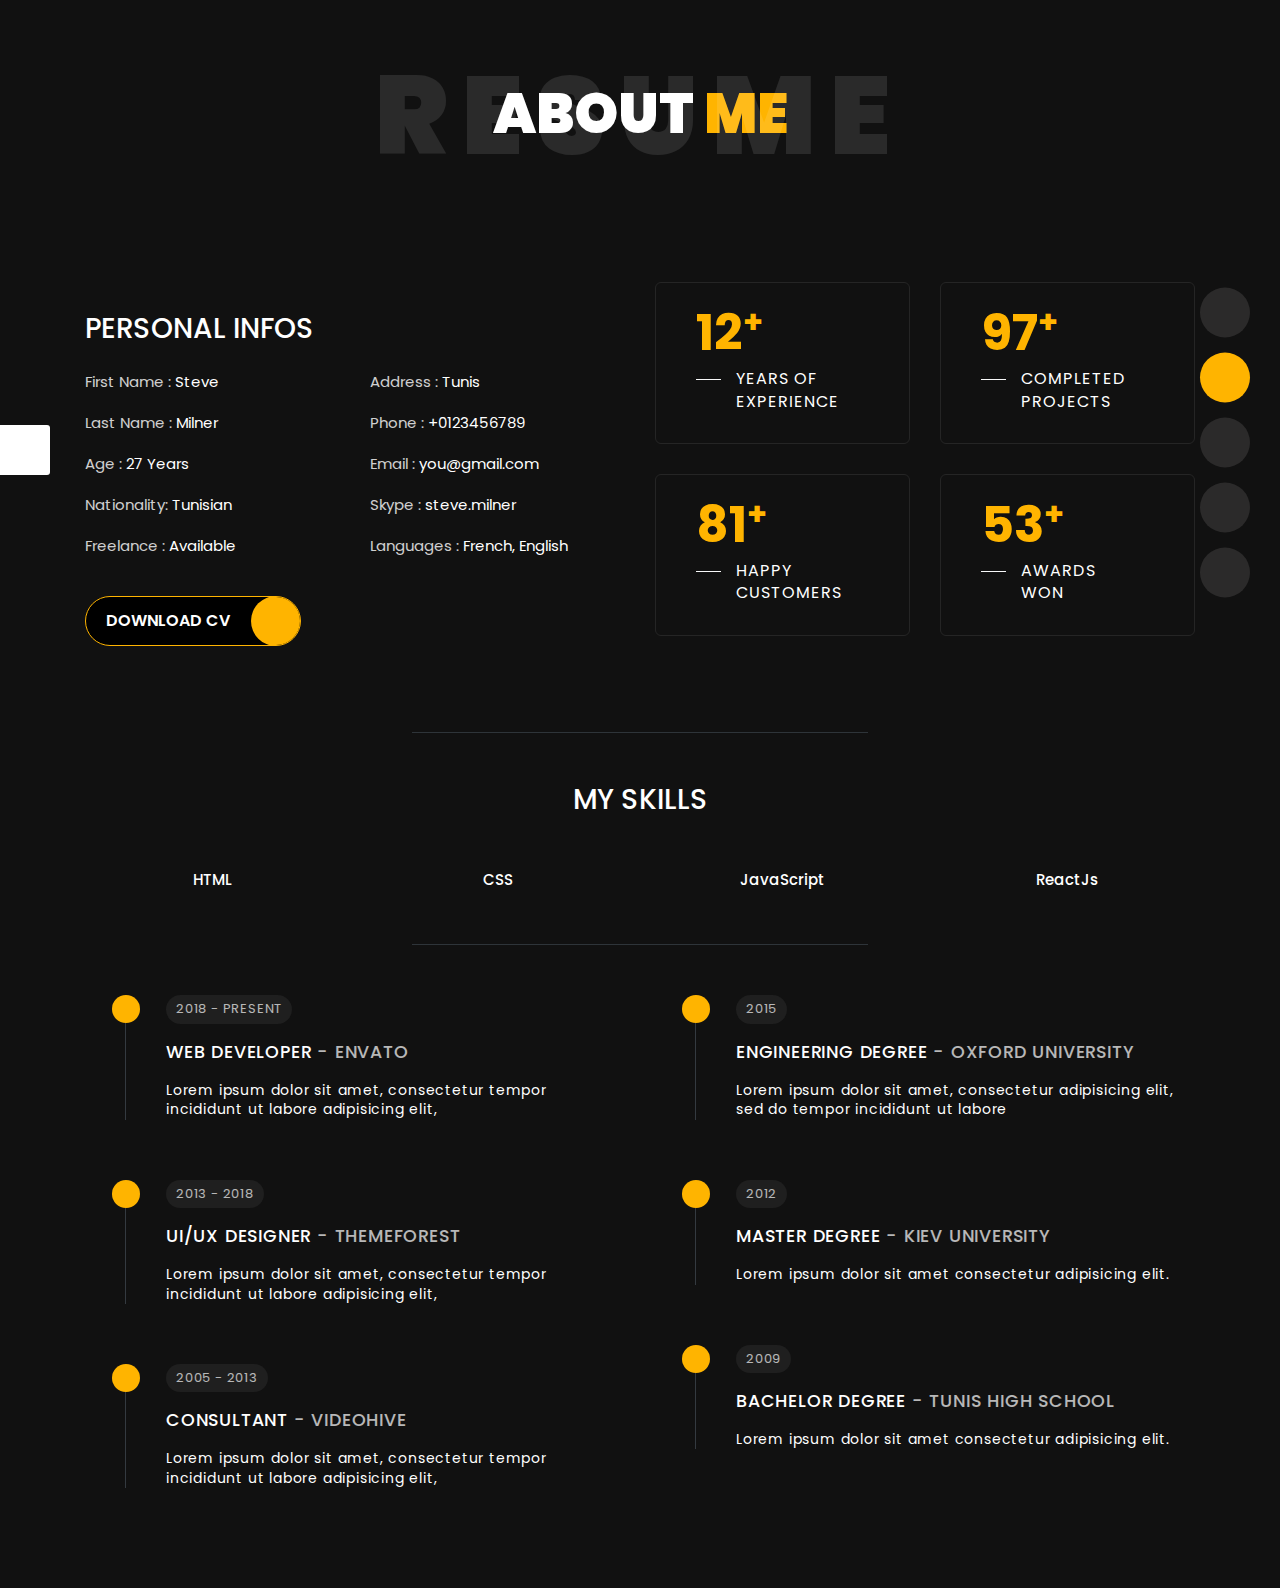
==== commit 406f1948: "final" ====
--- a/about.html
+++ b/about.html
@@ -30,14 +30,14 @@
             <div class="collapse navbar-collapse" id="navbarNav">
                 <ul class="navbar-nav flex-column navbar__list ">
                     <li
-                        class="nav__item nav__item-active active d-flex align-items-lg-center justify-content-lg-center  position-relative  rounded-circle mb-4">
+                        class="nav__item  active d-flex align-items-lg-center justify-content-lg-center  position-relative  rounded-circle mb-4">
                         <i class="fas fa-home"></i>
                         <a class="nav__link  position-relative " href="index.html">
                             <h2>HOME</h2> </span>
                         </a>
                     </li>
                     <li
-                        class="nav__item d-flex align-items-lg-center justify-content-lg-center  position-relative  rounded-circle mb-4">
+                        class="nav__item nav__item-active  d-flex align-items-lg-center justify-content-lg-center  position-relative  rounded-circle mb-4">
                         <i class="fas fa-user "></i>
                         <a class="nav__link position-relative" href="about.html">
                             <h2>ABOUT</h2>
@@ -89,13 +89,13 @@
                             <h2>HOME</h2> </span>
                         </a>
                     </li>
-                    <li class="">
+                    <li class="navbar__item-md--active">
                         <i class="fas fa-user "></i>
                         <a class="" href="about.html">
                             <h2>ABOUT</h2>
                         </a>
                     </li>
-                    <li class="navbar__item-md--active ">
+                    <li class=" ">
                         <i class="fas fa-briefcase"></i>
                         <a class="" href="fortfolio.html">
                             <h2>FORTFOLIO</h2>
--- a/style.css
+++ b/style.css
@@ -711,6 +711,7 @@
 }
 
 .fortfolio-model__item {
+    width: 50%;
     padding: 4rem;
     background-color: var(--border-blurred);
     border-radius: 12px;
@@ -1067,7 +1068,8 @@
     .navbar__list-md h2 {
         padding-left: 2rem;
     }
-    .navbar__item-md--active h2 {
+    .navbar__item-md--active h2,
+    .navbar__item-md--active i {
         color: var(--yellow);
     }
     .navbar-expand-lg > .container {
@@ -1105,6 +1107,9 @@
     .about__img {
         display: block;
     }
+    .modal-dialog {
+        margin-top: 5rem;
+    }
 }
 /* Small devices (landscape phones, less than 768px) */
 @media (max-width: 767.98px) {
@@ -1115,6 +1120,9 @@
     .home__title {
         margin-bottom: 2rem;
     }
+    .fortfolio-model__item {
+        width: 75%;
+    }
 }
 
 /* Extra small devices (portrait phones, less than 576px) */
@@ -1132,4 +1140,13 @@
     .info__list li > span {
         display: block;
     }
-}
+    .fortfolio-model__item {
+        width: 90%;
+        padding: 2rem;
+    }
+    .carousel-control-prev-icon,
+    .carousel-control-next-icon {
+        width: 2rem;
+        height: 2rem;
+    }
+}
